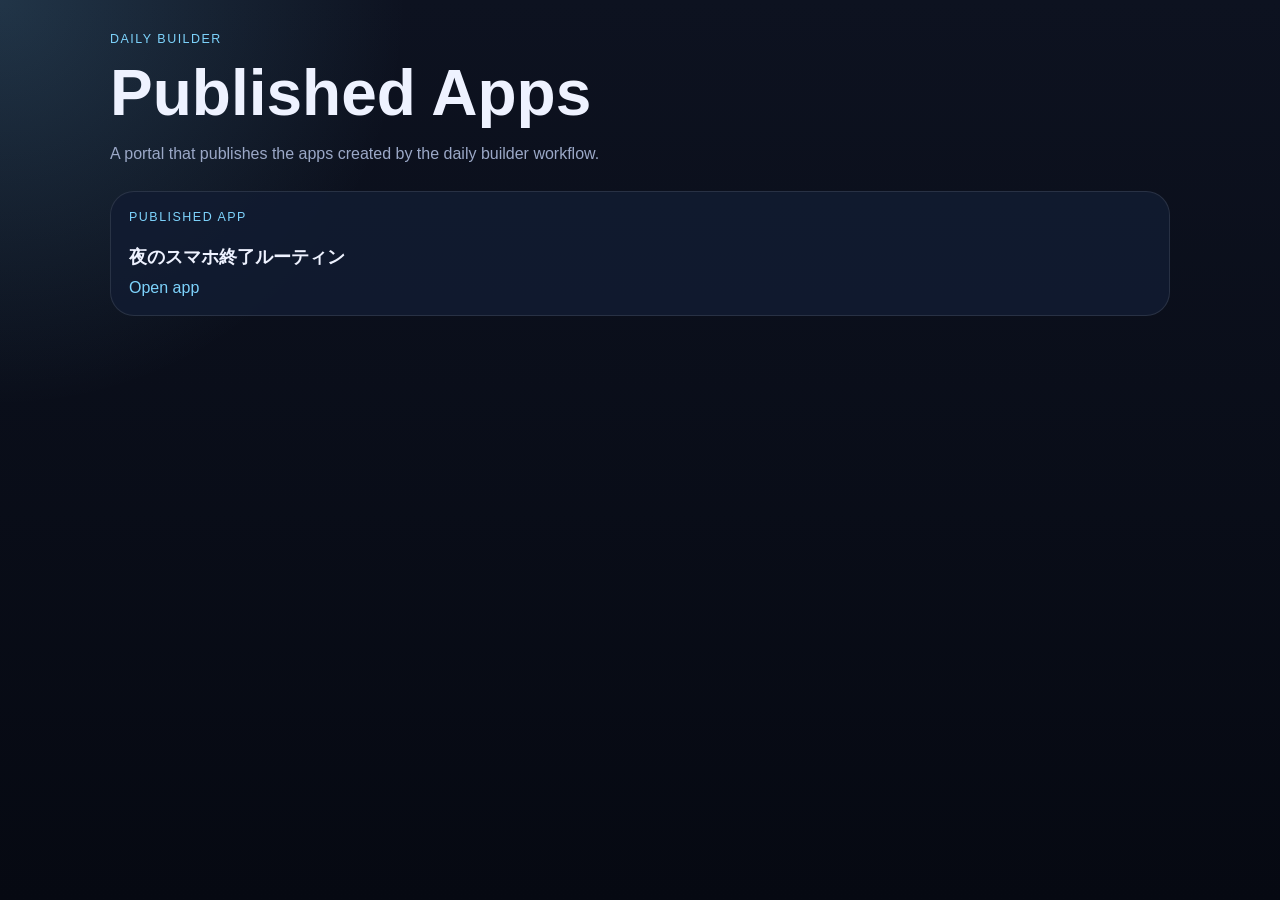
==== index.html @ 1bbafbb5 "Publish initial daily apps" ====
﻿<!DOCTYPE html>
<html lang="ja">
<head>
  <meta charset="UTF-8">
  <meta name="viewport" content="width=device-width, initial-scale=1.0">
  <title>Daily Apps Portal</title>
  <style>
    :root {
      color-scheme: dark;
      --bg: #0d1220;
      --panel: rgba(18, 28, 49, 0.88);
      --text: #eef2ff;
      --muted: #9ba8c7;
      --accent: #7dd3fc;
      --line: rgba(255,255,255,0.1);
    }
    * { box-sizing: border-box; }
    body {
      margin: 0;
      min-height: 100vh;
      font-family: "Yu Gothic UI", sans-serif;
      color: var(--text);
      background:
        radial-gradient(circle at top left, rgba(125,211,252,0.18), transparent 26%),
        linear-gradient(180deg, #0d1220 0%, #060912 100%);
    }
    main {
      max-width: 1100px;
      margin: 0 auto;
      padding: 32px 20px 48px;
    }
    h1 {
      margin: 0 0 10px;
      font-size: clamp(2.2rem, 5vw, 4rem);
    }
    p {
      margin: 0;
      color: var(--muted);
      line-height: 1.7;
    }
    .eyebrow {
      color: var(--accent);
      text-transform: uppercase;
      letter-spacing: 0.12em;
      font-size: 0.78rem;
      margin-bottom: 10px;
    }
    .grid {
      display: grid;
      grid-template-columns: repeat(auto-fit, minmax(220px, 1fr));
      gap: 16px;
      margin-top: 24px;
    }
    .card {
      display: grid;
      gap: 10px;
      padding: 18px;
      border-radius: 24px;
      background: var(--panel);
      border: 1px solid var(--line);
      text-decoration: none;
      color: inherit;
    }
    .card strong {
      font-size: 1.15rem;
    }
    .card span:last-child {
      color: var(--accent);
    }
  </style>
</head>
<body>
  <main>
    <div class="eyebrow">Daily Builder</div>
    <h1>Published Apps</h1>
    <p>A portal that publishes the apps created by the daily builder workflow.</p>
    <div class="grid">
              <a class="card" href="./apps/夜のスマホ終了ルーティン/">
          <span class="eyebrow">Published App</span>
          <strong>夜のスマホ終了ルーティン</strong>
          <span>Open app</span>
        </a>
    </div>
  </main>
</body>
</html>
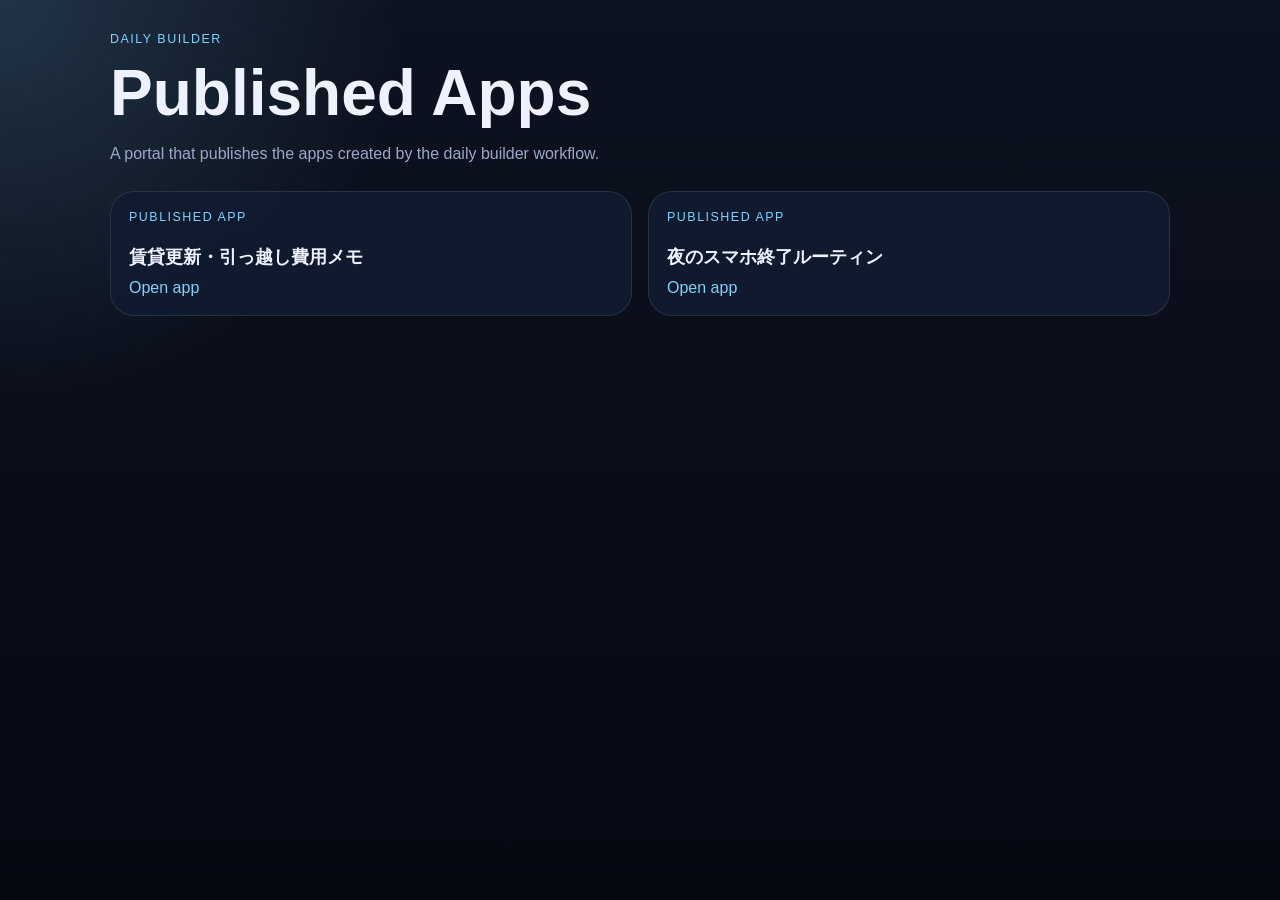
==== commit cacef5b7: "Publish 賃貸更新・引っ越し費用メモ" ====
--- a/index.html
+++ b/index.html
@@ -75,7 +75,12 @@
     <h1>Published Apps</h1>
     <p>A portal that publishes the apps created by the daily builder workflow.</p>
     <div class="grid">
-              <a class="card" href="./apps/夜のスマホ終了ルーティン/">
+              <a class="card" href="./apps/賃貸更新・引っ越し費用メモ/">
+          <span class="eyebrow">Published App</span>
+          <strong>賃貸更新・引っ越し費用メモ</strong>
+          <span>Open app</span>
+        </a>
+        <a class="card" href="./apps/夜のスマホ終了ルーティン/">
           <span class="eyebrow">Published App</span>
           <strong>夜のスマホ終了ルーティン</strong>
           <span>Open app</span>
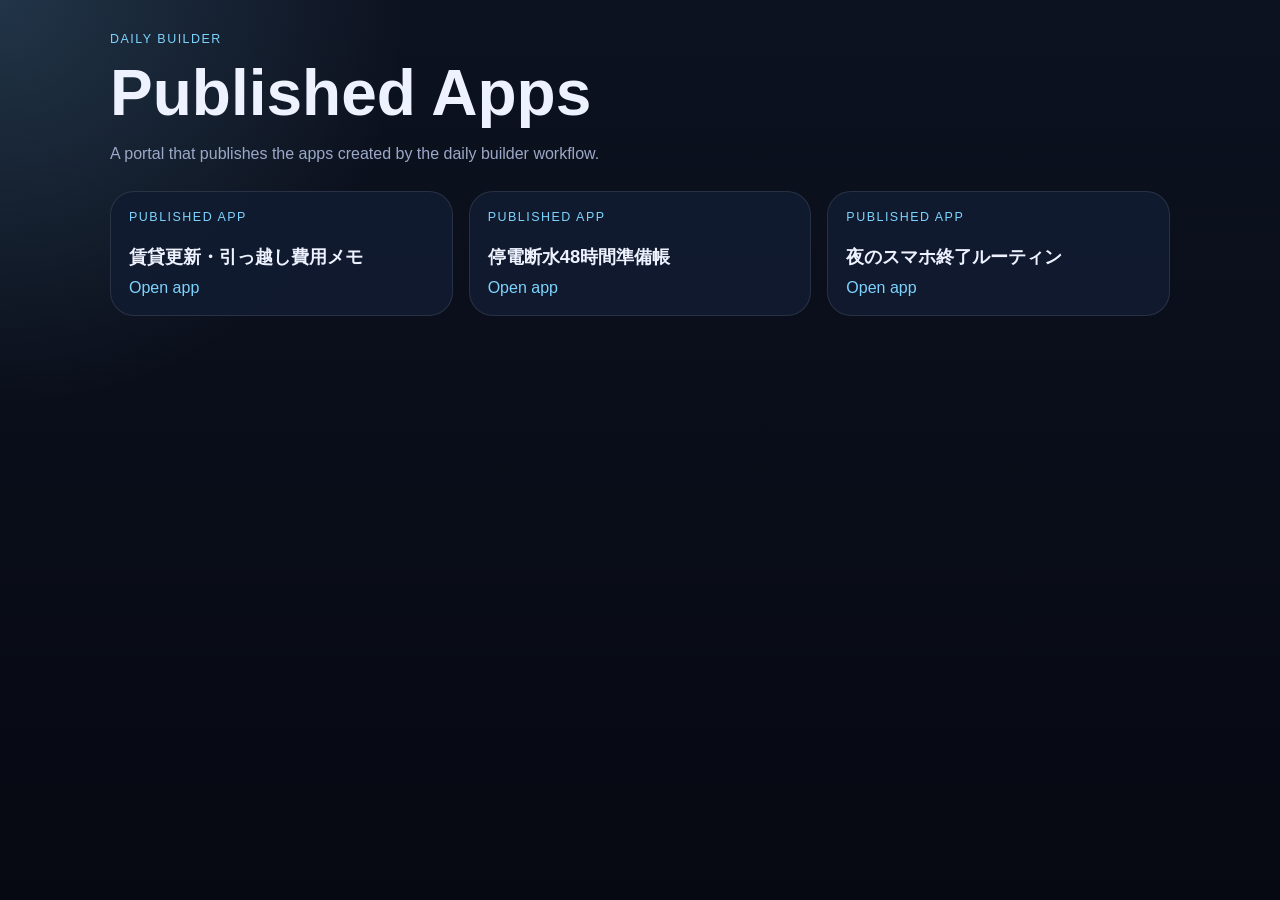
==== commit 91d93914: "Publish 停電断水48時間準備帳" ====
--- a/index.html
+++ b/index.html
@@ -80,6 +80,11 @@
           <strong>賃貸更新・引っ越し費用メモ</strong>
           <span>Open app</span>
         </a>
+        <a class="card" href="./apps/停電断水48時間準備帳/">
+          <span class="eyebrow">Published App</span>
+          <strong>停電断水48時間準備帳</strong>
+          <span>Open app</span>
+        </a>
         <a class="card" href="./apps/夜のスマホ終了ルーティン/">
           <span class="eyebrow">Published App</span>
           <strong>夜のスマホ終了ルーティン</strong>
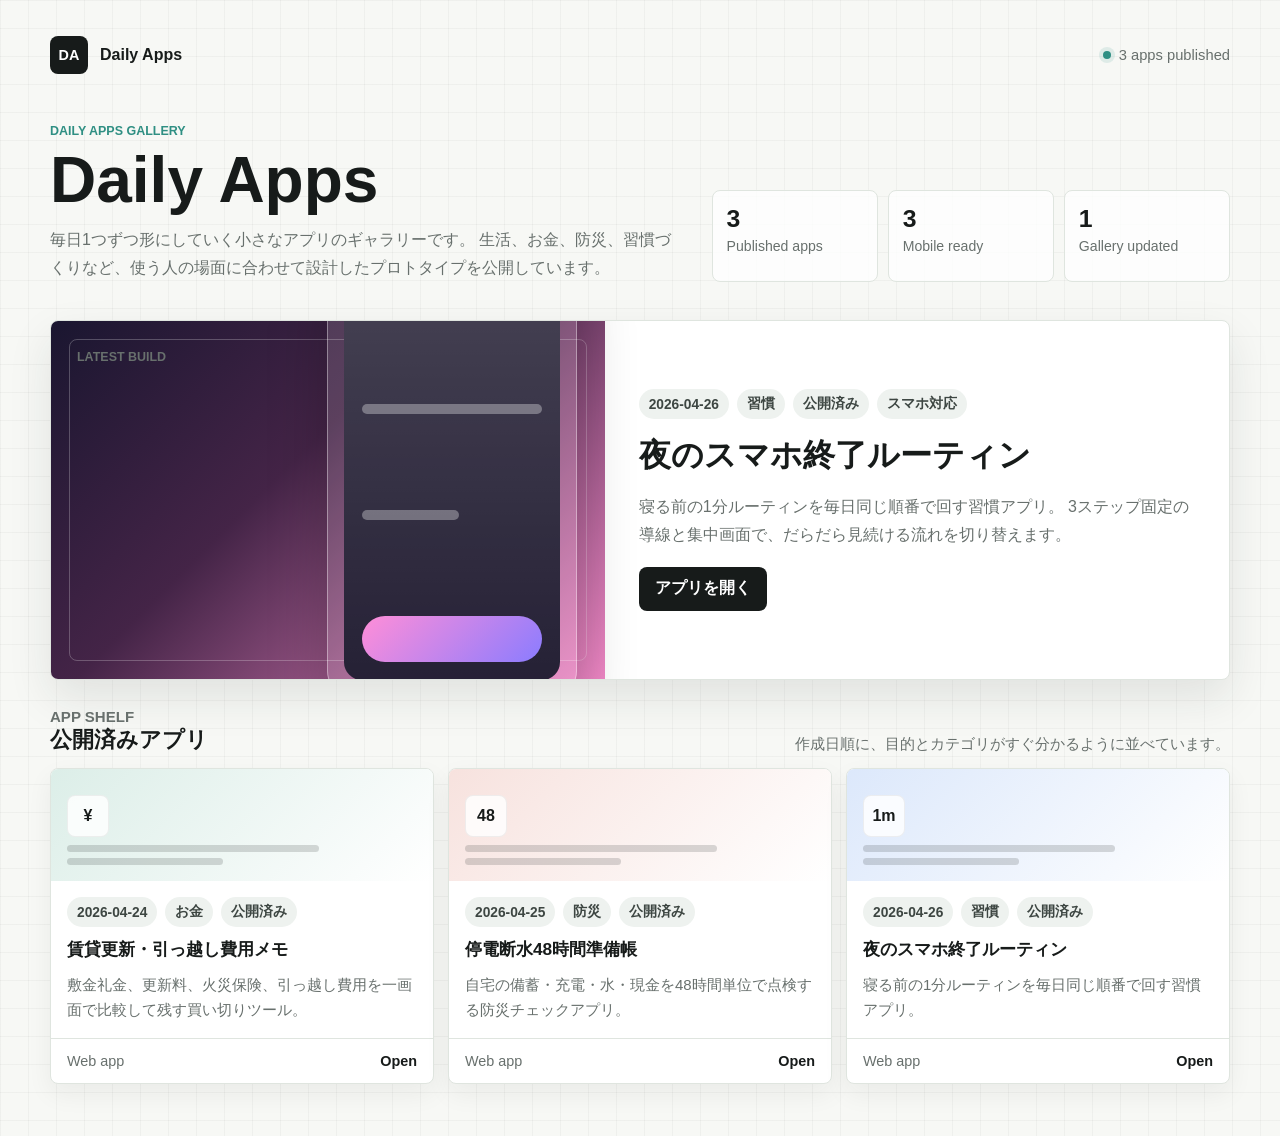
==== commit 3345991c: "Redesign app gallery portal" ====
--- a/index.html
+++ b/index.html
@@ -1,96 +1,607 @@
-﻿<!DOCTYPE html>
+<!DOCTYPE html>
 <html lang="ja">
 <head>
   <meta charset="UTF-8">
   <meta name="viewport" content="width=device-width, initial-scale=1.0">
-  <title>Daily Apps Portal</title>
+  <title>Daily Apps Gallery</title>
   <style>
     :root {
-      color-scheme: dark;
-      --bg: #0d1220;
-      --panel: rgba(18, 28, 49, 0.88);
-      --text: #eef2ff;
-      --muted: #9ba8c7;
-      --accent: #7dd3fc;
-      --line: rgba(255,255,255,0.1);
-    }
-    * { box-sizing: border-box; }
+      --bg: #f7f8f5;
+      --ink: #171b1a;
+      --muted: #68706d;
+      --line: #dfe5df;
+      --panel: #ffffff;
+      --mint: #2f8f83;
+      --blue: #3478f6;
+      --red: #d94d3f;
+      --yellow: #f1b84b;
+      --green-soft: #dceee8;
+      --blue-soft: #dce8fb;
+      --red-soft: #f7e2de;
+      --yellow-soft: #f7edd2;
+      --shadow: 0 18px 44px rgba(31, 40, 36, 0.1);
+    }
+
+    * {
+      box-sizing: border-box;
+    }
+
     body {
       margin: 0;
       min-height: 100vh;
-      font-family: "Yu Gothic UI", sans-serif;
-      color: var(--text);
+      color: var(--ink);
+      font-family: "Yu Gothic UI", "Hiragino Sans", sans-serif;
       background:
-        radial-gradient(circle at top left, rgba(125,211,252,0.18), transparent 26%),
-        linear-gradient(180deg, #0d1220 0%, #060912 100%);
-    }
-    main {
-      max-width: 1100px;
+        linear-gradient(90deg, rgba(23, 27, 26, 0.035) 1px, transparent 1px),
+        linear-gradient(180deg, rgba(23, 27, 26, 0.035) 1px, transparent 1px),
+        var(--bg);
+      background-size: 28px 28px;
+    }
+
+    a {
+      color: inherit;
+      text-decoration: none;
+    }
+
+    .shell {
+      width: min(1180px, calc(100% - 32px));
       margin: 0 auto;
-      padding: 32px 20px 48px;
-    }
+      padding: 28px 0 52px;
+    }
+
+    .topbar {
+      display: flex;
+      justify-content: space-between;
+      gap: 16px;
+      align-items: center;
+      padding: 8px 0 28px;
+    }
+
+    .brand {
+      display: flex;
+      gap: 12px;
+      align-items: center;
+      font-weight: 800;
+    }
+
+    .brand-mark {
+      display: grid;
+      place-items: center;
+      width: 38px;
+      height: 38px;
+      border-radius: 8px;
+      background: var(--ink);
+      color: white;
+      font-size: 0.9rem;
+    }
+
+    .topbar-meta {
+      display: flex;
+      gap: 8px;
+      align-items: center;
+      color: var(--muted);
+      font-size: 0.92rem;
+    }
+
+    .status-dot {
+      width: 8px;
+      height: 8px;
+      border-radius: 50%;
+      background: var(--mint);
+      box-shadow: 0 0 0 4px rgba(47, 143, 131, 0.12);
+    }
+
+    .intro {
+      display: grid;
+      grid-template-columns: minmax(0, 1.1fr) minmax(280px, 0.9fr);
+      gap: 28px;
+      align-items: end;
+      padding: 22px 0 30px;
+    }
+
+    .eyebrow {
+      margin: 0 0 10px;
+      color: var(--mint);
+      font-size: 0.78rem;
+      font-weight: 800;
+      text-transform: uppercase;
+    }
+
     h1 {
-      margin: 0 0 10px;
-      font-size: clamp(2.2rem, 5vw, 4rem);
-    }
-    p {
-      margin: 0;
+      margin: 0;
+      max-width: 780px;
+      font-size: 4rem;
+      line-height: 1;
+      font-family: "BIZ UDPGothic", "Yu Gothic UI", sans-serif;
+    }
+
+    .intro-copy {
+      margin: 14px 0 0;
+      max-width: 680px;
       color: var(--muted);
-      line-height: 1.7;
-    }
-    .eyebrow {
-      color: var(--accent);
-      text-transform: uppercase;
-      letter-spacing: 0.12em;
-      font-size: 0.78rem;
-      margin-bottom: 10px;
-    }
-    .grid {
-      display: grid;
-      grid-template-columns: repeat(auto-fit, minmax(220px, 1fr));
-      gap: 16px;
-      margin-top: 24px;
-    }
-    .card {
-      display: grid;
+      line-height: 1.75;
+    }
+
+    .stats {
+      display: grid;
+      grid-template-columns: repeat(3, 1fr);
       gap: 10px;
+    }
+
+    .stat {
+      min-height: 92px;
+      padding: 14px;
+      border: 1px solid var(--line);
+      border-radius: 8px;
+      background: rgba(255, 255, 255, 0.78);
+    }
+
+    .stat strong {
+      display: block;
+      margin-bottom: 4px;
+      font-size: 1.55rem;
+      font-family: "BIZ UDPGothic", "Yu Gothic UI", sans-serif;
+    }
+
+    .stat span {
+      color: var(--muted);
+      font-size: 0.88rem;
+      line-height: 1.4;
+    }
+
+    .feature {
+      display: grid;
+      grid-template-columns: minmax(0, 0.94fr) minmax(0, 1.06fr);
+      min-height: 360px;
+      margin: 8px 0 22px;
+      overflow: hidden;
+      border: 1px solid var(--line);
+      border-radius: 8px;
+      background: var(--panel);
+      box-shadow: var(--shadow);
+    }
+
+    .feature-art {
+      position: relative;
+      padding: 26px;
+      background:
+        linear-gradient(135deg, #1a1630 0%, #442447 42%, #f088c6 100%);
+      color: white;
+    }
+
+    .feature-art::before {
+      content: "";
+      position: absolute;
+      inset: 18px;
+      border: 1px solid rgba(255, 255, 255, 0.24);
+      border-radius: 8px;
+    }
+
+    .phone-frame {
+      position: absolute;
+      right: 28px;
+      bottom: -18px;
+      width: min(250px, 44vw);
+      aspect-ratio: 9 / 16;
+      padding: 16px;
+      border: 1px solid rgba(255, 255, 255, 0.38);
+      border-radius: 26px;
+      background: rgba(255, 255, 255, 0.13);
+      box-shadow: 0 28px 60px rgba(0, 0, 0, 0.24);
+    }
+
+    .phone-screen {
+      height: 100%;
+      border-radius: 18px;
+      background:
+        linear-gradient(180deg, rgba(255, 255, 255, 0.2), rgba(255, 255, 255, 0.06)),
+        #181329;
       padding: 18px;
-      border-radius: 24px;
+      display: grid;
+      align-content: space-between;
+    }
+
+    .screen-line {
+      height: 10px;
+      border-radius: 999px;
+      background: rgba(255, 255, 255, 0.32);
+    }
+
+    .screen-line.short {
+      width: 54%;
+    }
+
+    .screen-button {
+      height: 46px;
+      border-radius: 999px;
+      background: linear-gradient(135deg, #ff8ed8, #8b7cff);
+    }
+
+    .feature-copy {
+      display: grid;
+      align-content: center;
+      gap: 18px;
+      padding: 34px;
+    }
+
+    .meta-row {
+      display: flex;
+      flex-wrap: wrap;
+      gap: 8px;
+    }
+
+    .pill {
+      display: inline-flex;
+      align-items: center;
+      min-height: 30px;
+      padding: 6px 10px;
+      border-radius: 999px;
+      background: #eef2ef;
+      color: #3d4642;
+      font-size: 0.86rem;
+      font-weight: 700;
+    }
+
+    .feature h2 {
+      margin: 0;
+      font-size: 2rem;
+      line-height: 1.18;
+      font-family: "BIZ UDPGothic", "Yu Gothic UI", sans-serif;
+    }
+
+    .feature p {
+      margin: 0;
+      color: var(--muted);
+      line-height: 1.75;
+    }
+
+    .open-link {
+      display: inline-flex;
+      align-items: center;
+      justify-content: center;
+      width: fit-content;
+      min-height: 44px;
+      padding: 0 16px;
+      border-radius: 8px;
+      background: var(--ink);
+      color: white;
+      font-weight: 800;
+    }
+
+    .section-head {
+      display: flex;
+      justify-content: space-between;
+      gap: 18px;
+      align-items: end;
+      margin: 28px 0 14px;
+    }
+
+    .section-head h2 {
+      margin: 0;
+      font-size: 1.35rem;
+    }
+
+    .section-head p {
+      margin: 0;
+      color: var(--muted);
+      font-size: 0.94rem;
+    }
+
+    .gallery {
+      display: grid;
+      grid-template-columns: repeat(3, minmax(0, 1fr));
+      gap: 14px;
+    }
+
+    .app-card {
+      display: grid;
+      grid-template-rows: auto 1fr auto;
+      min-height: 298px;
+      overflow: hidden;
+      border: 1px solid var(--line);
+      border-radius: 8px;
       background: var(--panel);
-      border: 1px solid var(--line);
-      text-decoration: none;
-      color: inherit;
-    }
-    .card strong {
-      font-size: 1.15rem;
-    }
-    .card span:last-child {
-      color: var(--accent);
+      box-shadow: 0 10px 26px rgba(31, 40, 36, 0.06);
+      transition: transform 0.18s ease, box-shadow 0.18s ease;
+    }
+
+    .app-card:hover {
+      transform: translateY(-3px);
+      box-shadow: 0 18px 38px rgba(31, 40, 36, 0.12);
+    }
+
+    .card-visual {
+      min-height: 112px;
+      padding: 16px;
+      display: grid;
+      align-content: end;
+      gap: 8px;
+    }
+
+    .card-visual.money {
+      background: linear-gradient(135deg, var(--green-soft), #fff);
+    }
+
+    .card-visual.safety {
+      background: linear-gradient(135deg, var(--red-soft), #fff);
+    }
+
+    .card-visual.habit {
+      background: linear-gradient(135deg, var(--blue-soft), #fff);
+    }
+
+    .visual-icon {
+      display: grid;
+      place-items: center;
+      width: 42px;
+      height: 42px;
+      border-radius: 8px;
+      background: rgba(255, 255, 255, 0.82);
+      border: 1px solid rgba(0, 0, 0, 0.06);
+      font-weight: 900;
+    }
+
+    .visual-lines {
+      display: grid;
+      gap: 6px;
+      width: 72%;
+    }
+
+    .visual-lines span {
+      height: 7px;
+      border-radius: 999px;
+      background: rgba(23, 27, 26, 0.16);
+    }
+
+    .visual-lines span:last-child {
+      width: 62%;
+    }
+
+    .card-body {
+      display: grid;
+      gap: 10px;
+      padding: 16px;
+    }
+
+    .card-title {
+      margin: 0;
+      font-size: 1.08rem;
+      line-height: 1.42;
+    }
+
+    .card-summary {
+      margin: 0;
+      color: var(--muted);
+      line-height: 1.68;
+      font-size: 0.94rem;
+    }
+
+    .card-footer {
+      display: flex;
+      justify-content: space-between;
+      gap: 12px;
+      align-items: center;
+      padding: 14px 16px;
+      border-top: 1px solid var(--line);
+      color: var(--muted);
+      font-size: 0.9rem;
+    }
+
+    .open-chip {
+      color: var(--ink);
+      font-weight: 800;
+    }
+
+    @media (max-width: 900px) {
+      .intro,
+      .feature,
+      .gallery {
+        grid-template-columns: 1fr;
+      }
+
+      h1 {
+        font-size: 3.1rem;
+      }
+
+      .feature {
+        min-height: auto;
+      }
+
+      .feature-art {
+        min-height: 320px;
+      }
+    }
+
+    @media (max-width: 640px) {
+      .shell {
+        width: min(100% - 24px, 1180px);
+        padding-top: 18px;
+      }
+
+      .topbar,
+      .section-head {
+        align-items: flex-start;
+        flex-direction: column;
+      }
+
+      h1 {
+        font-size: 2.45rem;
+      }
+
+      .stats {
+        grid-template-columns: 1fr;
+      }
+
+      .feature-copy {
+        padding: 22px;
+      }
+
+      .feature-art {
+        min-height: 280px;
+      }
+
+      .phone-frame {
+        right: 18px;
+        width: 210px;
+      }
     }
   </style>
 </head>
 <body>
-  <main>
-    <div class="eyebrow">Daily Builder</div>
-    <h1>Published Apps</h1>
-    <p>A portal that publishes the apps created by the daily builder workflow.</p>
-    <div class="grid">
-              <a class="card" href="./apps/賃貸更新・引っ越し費用メモ/">
-          <span class="eyebrow">Published App</span>
-          <strong>賃貸更新・引っ越し費用メモ</strong>
-          <span>Open app</span>
+  <main class="shell">
+    <header class="topbar">
+      <a class="brand" href="./">
+        <span class="brand-mark">DA</span>
+        <span>Daily Apps</span>
+      </a>
+      <div class="topbar-meta">
+        <span class="status-dot"></span>
+        <span>3 apps published</span>
+      </div>
+    </header>
+
+    <section class="intro">
+      <div>
+        <p class="eyebrow">Daily Apps Gallery</p>
+        <h1>Daily Apps</h1>
+        <p class="intro-copy">
+          毎日1つずつ形にしていく小さなアプリのギャラリーです。
+          生活、お金、防災、習慣づくりなど、使う人の場面に合わせて設計したプロトタイプを公開しています。
+        </p>
+      </div>
+      <div class="stats" aria-label="公開状況">
+        <div class="stat">
+          <strong>3</strong>
+          <span>Published apps</span>
+        </div>
+        <div class="stat">
+          <strong>3</strong>
+          <span>Mobile ready</span>
+        </div>
+        <div class="stat">
+          <strong>1</strong>
+          <span>Gallery updated</span>
+        </div>
+      </div>
+    </section>
+
+    <section class="feature" aria-label="今日の注目アプリ">
+      <div class="feature-art">
+        <p class="eyebrow">Latest Build</p>
+        <div class="phone-frame" aria-hidden="true">
+          <div class="phone-screen">
+            <div class="visual-lines">
+              <span></span>
+              <span></span>
+            </div>
+            <div class="screen-line"></div>
+            <div class="screen-line short"></div>
+            <div class="screen-button"></div>
+          </div>
+        </div>
+      </div>
+      <div class="feature-copy">
+        <div class="meta-row">
+          <span class="pill">2026-04-26</span>
+          <span class="pill">習慣</span>
+          <span class="pill">公開済み</span>
+          <span class="pill">スマホ対応</span>
+        </div>
+        <h2>夜のスマホ終了ルーティン</h2>
+        <p>
+          寝る前の1分ルーティンを毎日同じ順番で回す習慣アプリ。
+          3ステップ固定の導線と集中画面で、だらだら見続ける流れを切り替えます。
+        </p>
+        <a class="open-link" href="./apps/夜のスマホ終了ルーティン/">アプリを開く</a>
+      </div>
+    </section>
+
+    <section aria-label="公開アプリ一覧">
+      <div class="section-head">
+        <div>
+          <p class="eyebrow">App Shelf</p>
+          <h2>公開済みアプリ</h2>
+        </div>
+        <p>作成日順に、目的とカテゴリがすぐ分かるように並べています。</p>
+      </div>
+
+      <div class="gallery">
+        <a class="app-card" href="./apps/賃貸更新・引っ越し費用メモ/">
+          <div class="card-visual money">
+            <span class="visual-icon">¥</span>
+            <div class="visual-lines">
+              <span></span>
+              <span></span>
+            </div>
+          </div>
+          <div class="card-body">
+            <div class="meta-row">
+              <span class="pill">2026-04-24</span>
+              <span class="pill">お金</span>
+              <span class="pill">公開済み</span>
+            </div>
+            <h3 class="card-title">賃貸更新・引っ越し費用メモ</h3>
+            <p class="card-summary">
+              敷金礼金、更新料、火災保険、引っ越し費用を一画面で比較して残す買い切りツール。
+            </p>
+          </div>
+          <div class="card-footer">
+            <span>Web app</span>
+            <span class="open-chip">Open</span>
+          </div>
         </a>
-        <a class="card" href="./apps/停電断水48時間準備帳/">
-          <span class="eyebrow">Published App</span>
-          <strong>停電断水48時間準備帳</strong>
-          <span>Open app</span>
+
+        <a class="app-card" href="./apps/停電断水48時間準備帳/">
+          <div class="card-visual safety">
+            <span class="visual-icon">48</span>
+            <div class="visual-lines">
+              <span></span>
+              <span></span>
+            </div>
+          </div>
+          <div class="card-body">
+            <div class="meta-row">
+              <span class="pill">2026-04-25</span>
+              <span class="pill">防災</span>
+              <span class="pill">公開済み</span>
+            </div>
+            <h3 class="card-title">停電断水48時間準備帳</h3>
+            <p class="card-summary">
+              自宅の備蓄・充電・水・現金を48時間単位で点検する防災チェックアプリ。
+            </p>
+          </div>
+          <div class="card-footer">
+            <span>Web app</span>
+            <span class="open-chip">Open</span>
+          </div>
         </a>
-        <a class="card" href="./apps/夜のスマホ終了ルーティン/">
-          <span class="eyebrow">Published App</span>
-          <strong>夜のスマホ終了ルーティン</strong>
-          <span>Open app</span>
+
+        <a class="app-card" href="./apps/夜のスマホ終了ルーティン/">
+          <div class="card-visual habit">
+            <span class="visual-icon">1m</span>
+            <div class="visual-lines">
+              <span></span>
+              <span></span>
+            </div>
+          </div>
+          <div class="card-body">
+            <div class="meta-row">
+              <span class="pill">2026-04-26</span>
+              <span class="pill">習慣</span>
+              <span class="pill">公開済み</span>
+            </div>
+            <h3 class="card-title">夜のスマホ終了ルーティン</h3>
+            <p class="card-summary">
+              寝る前の1分ルーティンを毎日同じ順番で回す習慣アプリ。
+            </p>
+          </div>
+          <div class="card-footer">
+            <span>Web app</span>
+            <span class="open-chip">Open</span>
+          </div>
         </a>
-    </div>
+      </div>
+    </section>
   </main>
 </body>
 </html>
